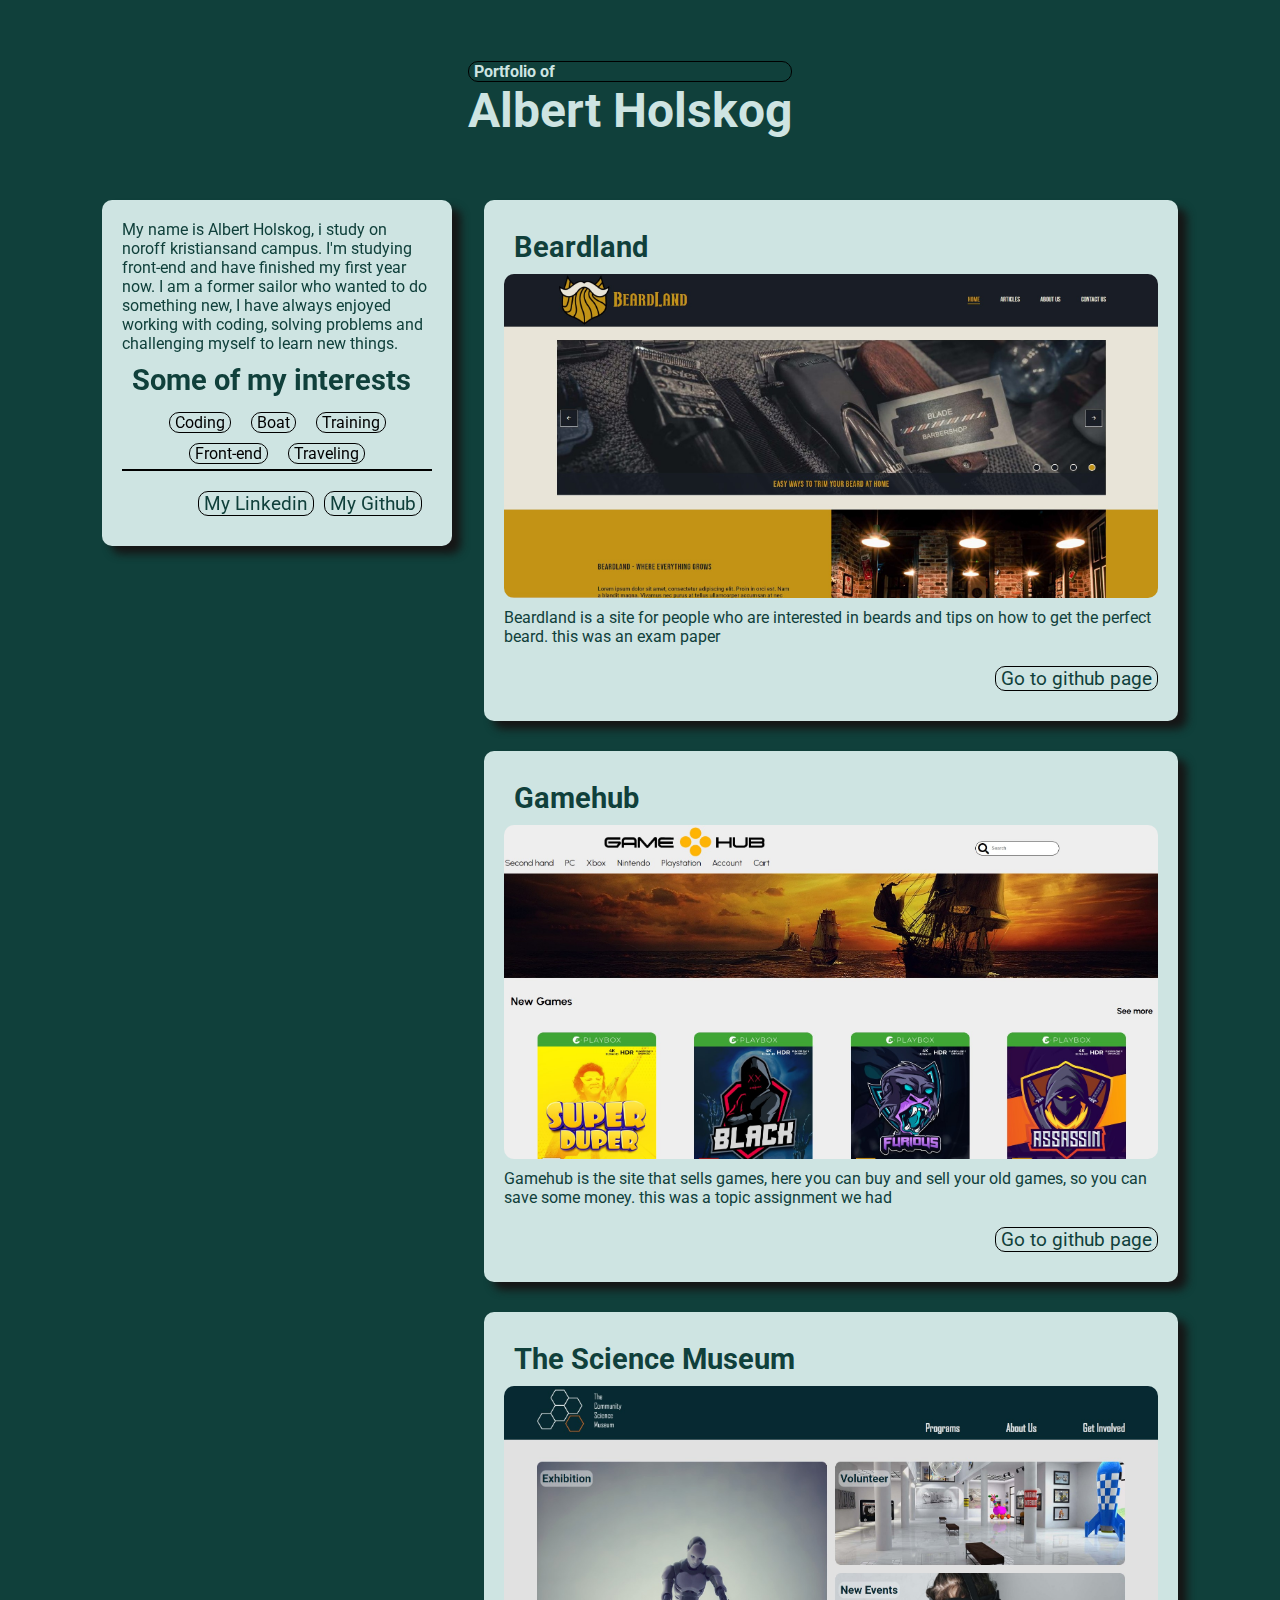
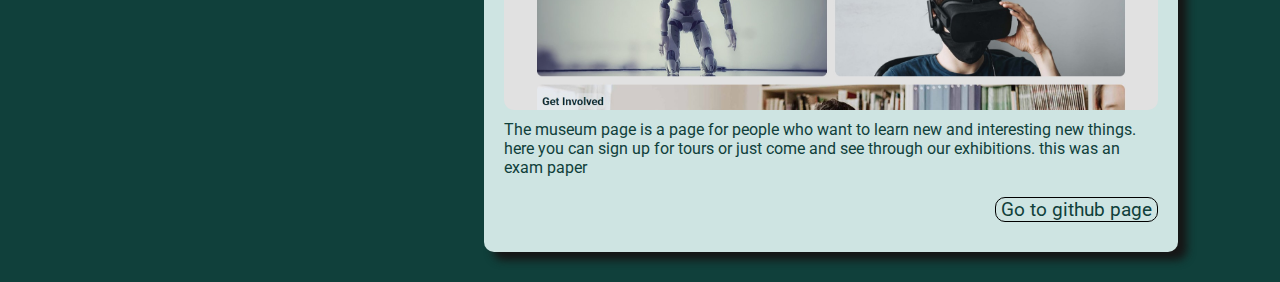
==== test.html @ 01f57ad7 "test done" ====
<!DOCTYPE html>
<html lang="en">
  <head>
    <meta charset="UTF-8" />
    <meta http-equiv="X-UA-Compatible" content="IE=edge" />
    <meta name="viewport" content="width=device-width, initial-scale=1.0" />
    <meta name="description" content="Portfolio | Albert Holskog" />
    <link rel="preconnect" href="https://fonts.googleapis.com" />
    <link rel="preconnect" href="https://fonts.gstatic.com" crossorigin />
    <link rel="preconnect" href="https://fonts.googleapis.com" />
    <link rel="preconnect" href="https://fonts.gstatic.com" crossorigin />
    <link
      href="https://fonts.googleapis.com/css2?family=Roboto:wght@300;500;700&display=swap"
      rel="stylesheet"
    />
    <link rel="stylesheet" href="/test.css" />
    <title>Portfolio for Albert Holskog</title>
  </head>
  <body>
    <header>
      <h1><span class="header-br">Portfolio of</span>Albert Holskog</h1>
    </header>
    <main>
      <aside>
        <div>
          <p>
            My name is Albert Holskog, i study on noroff kristiansand campus.
            I'm studying front-end and have finished my first year now. I am a
            former sailor who wanted to do something new, I have always enjoyed
            working with coding, solving problems and challenging myself to
            learn new things.
          </p>
          <h2>Some of my interests</h2>
          <div class="span">
            <span>Coding</span>
            <span>Boat</span>
            <span>Training</span>
            <span>Front-end</span>
            <span>Traveling</span>
          </div>
          <div class="link">
            <a
              href="https://www.linkedin.com/in/albert-eikeland-holskog-047347185?originalSubdomain=no"
            >
              My Linkedin</a
            >
            <a href="https://github.com/albertholskog">My Github</a>
          </div>
        </div>
      </aside>
      <section class="wrapper">
        <div class="card">
          <h2>Beardland</h2>
          <img
            src="/img/beardland main page.jpg"
            alt="picture of my beardland main page"
          />
          <p>
            Beardland is a site for people who are interested in beards and tips
            on how to get the perfect beard. this was an exam paper
          </p>
          <div class="github">
            <a href="https://github.com/albertholskog/P-Beradland"
              >Go to github page</a
            >
          </div>
        </div>
        <div class="card">
          <h2>Gamehub</h2>
          <img
            src="/img/gamehub main page.jpg"
            alt="picture of my gamehub main page"
          />
          <p>
            Gamehub is the site that sells games, here you can buy and sell your
            old games, so you can save some money. this was a topic assignment
            we had
          </p>
          <div class="github">
            <a href="https://github.com/albertholskog/emmneoppgave-gamehub"
              >Go to github page</a
            >
          </div>
        </div>
        <div class="card">
          <h2>The Science Museum</h2>
          <img
            src="/img/the community science museum main page.jpg"
            alt="picture of my gamehub main page"
          />
          <p>
            The museum page is a page for people who want to learn new and
            interesting new things. here you can sign up for tours or just come
            and see through our exhibitions. this was an exam paper
          </p>
          <div class="github">
            <a href="https://github.com/albertholskog/semesteroppgave-semester1"
              >Go to github page</a
            >
          </div>
        </div>
      </section>
    </main>
  </body>
</html>
---- test.css ----
*::before,
*::after,
* {
  padding: 0;
  margin: 0;
  box-sizing: border-box;
}
:root {
  --text: #10403b;
  --background: #cee4e2;
  --coler: #bfbfbf;
}
body {
  background-color: var(--text);
  font-family: "Roboto", sans-serif;
}
header {
  display: flex;
  justify-content: center;
  align-items: center;
  height: 200px;
  padding-right: 20px;
}
.header-br {
  display: block;
  font-size: 1rem;
  margin: 0;
}

h2,
p,
a {
  color: var(--text);
  text-decoration: none;
}
a {
  margin-top: 10px;
  margin-left: 10px;
  font-size: 1.2rem;
  border: 1px solid black;
  padding: 0 5px;
  border-radius: 10px;
}
h1 {
  font-size: clamp(1.5rem, 4vw, 3rem);
  color: var(--background);
}
h2 {
  font-size: 1.8rem;
  margin: 10px;
}
main {
  display: grid;
  grid-template-columns: 1fr;
  grid-row-gap: 20px;
  margin: 40px 4vw;
  place-items: center;
}
aside {
  background-color: var(--background);
  padding: 20px;
  border-radius: 10px;
}
.span {
  display: flex;
  flex-wrap: wrap;
  justify-content: center;
  align-items: center;
  border-bottom: 2px solid black;
}
span {
  margin: 5px 10px;
  border: 1px solid black;
  padding: 0 5px;
  border-radius: 10px;
}
.link {
  display: flex;
  justify-content: end;
  margin: 10px;
}
.card {
  background-color: var(--background);
  padding: 20px;
  margin: 30px 0;
  border-radius: 10px;
}
h3 {
  font-size: 1.3rem;
  margin-bottom: 10px;
}
.card p {
  margin-top: 10px;
  max-width: 800px;
}
.github {
  display: flex;
  justify-content: end;
  margin: 10px 0;
}
img {
  width: 100%;
  height: auto;
  object-fit: cover;
  border-radius: 10px;
}

@media only screen and (min-width: 850px) {
  main {
    display: grid;
    grid-template-columns: 350px minmax(100px, 1fr);
    gap: 2rem;
    place-items: center;
    margin: 0 8vw;
  }
  aside {
    background-color: var(--background);
    position: sticky;
    top: 130px;
    align-self: start;
    padding: 20px;
    border-radius: 10px;
    box-shadow: 9px 8px 9px 0px rgba(22, 22, 22, 1);
  }
  .card {
    display: grid;
    margin: 0;
    margin-bottom: 30px;
    box-shadow: 9px 8px 9px 0px rgba(22, 22, 22, 1);
  }
}
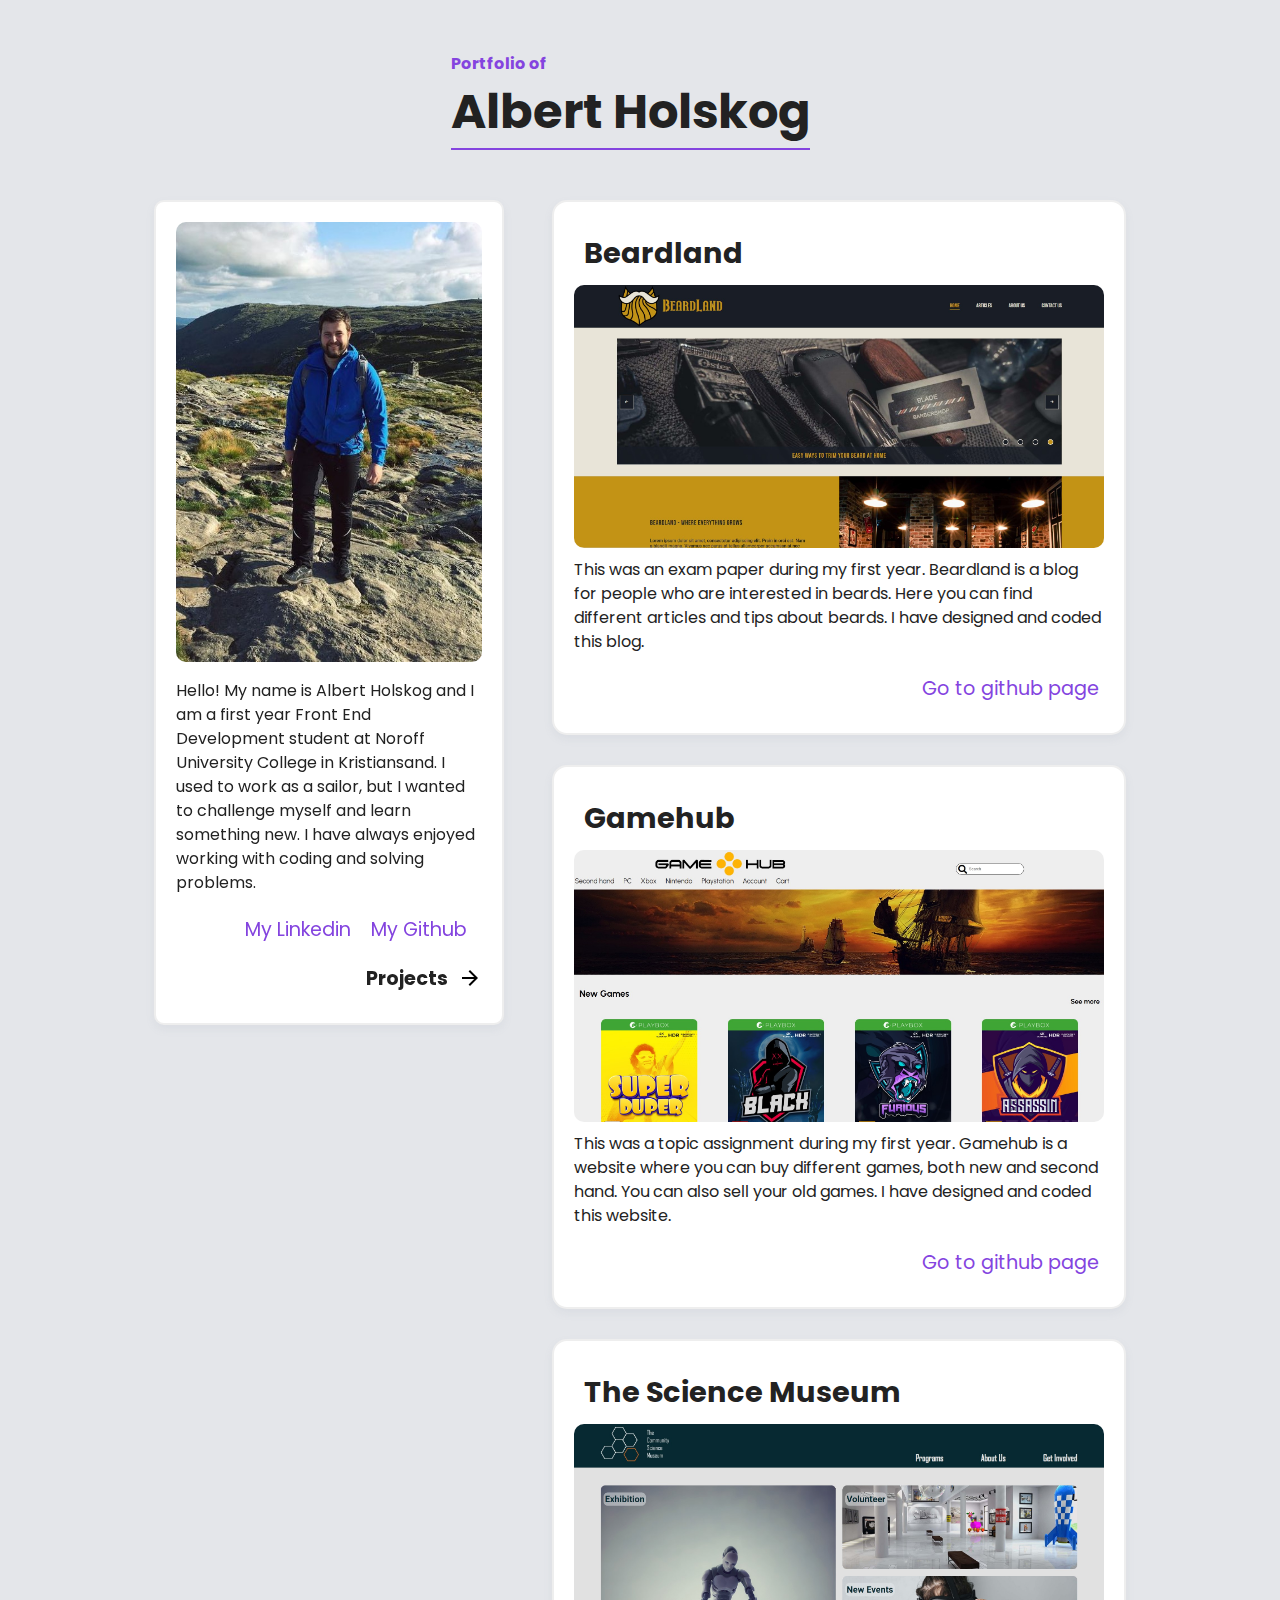
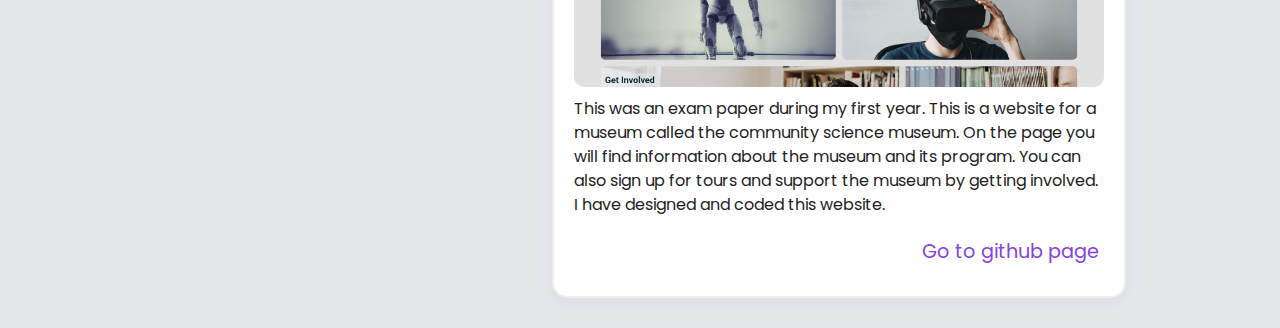
==== commit 4d8057bc: "lagt inn bilde" ====
--- a/test.html
+++ b/test.html
@@ -9,9 +9,19 @@
     <link rel="preconnect" href="https://fonts.gstatic.com" crossorigin />
     <link rel="preconnect" href="https://fonts.googleapis.com" />
     <link rel="preconnect" href="https://fonts.gstatic.com" crossorigin />
+    <link rel="preconnect" href="https://fonts.googleapis.com" />
+    <link rel="preconnect" href="https://fonts.gstatic.com" crossorigin />
     <link
-      href="https://fonts.googleapis.com/css2?family=Roboto:wght@300;500;700&display=swap"
+      href="https://fonts.googleapis.com/css2?family=Poppins:wght@300;400;500;600&display=swap"
       rel="stylesheet"
+    />
+    <link
+      rel="stylesheet"
+      href="https://fonts.googleapis.com/css2?family=Material+Symbols+Sharp:opsz,wght,FILL,GRAD@48,400,0,0"
+    />
+    <link
+      rel="stylesheet"
+      href="https://fonts.googleapis.com/css2?family=Material+Symbols+Sharp:opsz,wght,FILL,GRAD@48,400,0,0"
     />
     <link rel="stylesheet" href="/test.css" />
     <title>Portfolio for Albert Holskog</title>
@@ -23,21 +33,14 @@
     <main>
       <aside>
         <div>
+          <img src="/img/albert.jpg" alt="picture of me" />
           <p>
-            My name is Albert Holskog, i study on noroff kristiansand campus.
-            I'm studying front-end and have finished my first year now. I am a
-            former sailor who wanted to do something new, I have always enjoyed
-            working with coding, solving problems and challenging myself to
-            learn new things.
+            Hello! My name is Albert Holskog and I am a first year Front End
+            Development student at Noroff University College in Kristiansand. I
+            used to work as a sailor, but I wanted to challenge myself and learn
+            something new. I have always enjoyed working with coding and solving
+            problems.
           </p>
-          <h2>Some of my interests</h2>
-          <div class="span">
-            <span>Coding</span>
-            <span>Boat</span>
-            <span>Training</span>
-            <span>Front-end</span>
-            <span>Traveling</span>
-          </div>
           <div class="link">
             <a
               href="https://www.linkedin.com/in/albert-eikeland-holskog-047347185?originalSubdomain=no"
@@ -45,6 +48,15 @@
               My Linkedin</a
             >
             <a href="https://github.com/albertholskog">My Github</a>
+          </div>
+          <div class="arrow">
+            <h2>Projects</h2>
+            <span class="material-symbols-sharp arrow-down">
+              arrow_downward
+            </span>
+            <span class="material-symbols-sharp arrow-forward">
+              arrow_forward
+            </span>
           </div>
         </div>
       </aside>
@@ -56,8 +68,9 @@
             alt="picture of my beardland main page"
           />
           <p>
-            Beardland is a site for people who are interested in beards and tips
-            on how to get the perfect beard. this was an exam paper
+            This was an exam paper during my first year. Beardland is a blog for
+            people who are interested in beards. Here you can find different
+            articles and tips about beards. I have designed and coded this blog.
           </p>
           <div class="github">
             <a href="https://github.com/albertholskog/P-Beradland"
@@ -72,9 +85,10 @@
             alt="picture of my gamehub main page"
           />
           <p>
-            Gamehub is the site that sells games, here you can buy and sell your
-            old games, so you can save some money. this was a topic assignment
-            we had
+            This was a topic assignment during my first year. Gamehub is a
+            website where you can buy different games, both new and second hand.
+            You can also sell your old games. I have designed and coded this
+            website.
           </p>
           <div class="github">
             <a href="https://github.com/albertholskog/emmneoppgave-gamehub"
@@ -89,9 +103,11 @@
             alt="picture of my gamehub main page"
           />
           <p>
-            The museum page is a page for people who want to learn new and
-            interesting new things. here you can sign up for tours or just come
-            and see through our exhibitions. this was an exam paper
+            This was an exam paper during my first year. This is a website for a
+            museum called the community science museum. On the page you will
+            find information about the museum and its program. You can also sign
+            up for tours and support the museum by getting involved. I have
+            designed and coded this website.
           </p>
           <div class="github">
             <a href="https://github.com/albertholskog/semesteroppgave-semester1"
--- a/test.css
+++ b/test.css
@@ -6,13 +6,14 @@
   box-sizing: border-box;
 }
 :root {
-  --text: #10403b;
-  --background: #cee4e2;
-  --coler: #bfbfbf;
+  --color-1: #e4e6ea;
+  --color-2: #414839;
+  --color-3: #d4d4db;
+  --color-4: #ec7a4a;
 }
 body {
-  background-color: var(--text);
-  font-family: "Roboto", sans-serif;
+  background-color: var(--color-1);
+  font-family: "Poppins", sans-serif;
 }
 header {
   display: flex;
@@ -24,30 +25,36 @@
 .header-br {
   display: block;
   font-size: 1rem;
+  color: #8444df;
   margin: 0;
+  border: none;
 }
 
 h2,
 p,
 a {
-  color: var(--text);
+  color: #222;
   text-decoration: none;
 }
 a {
   margin-top: 10px;
   margin-left: 10px;
   font-size: 1.2rem;
-  border: 1px solid black;
   padding: 0 5px;
-  border-radius: 10px;
+  color: #8444df;
 }
 h1 {
   font-size: clamp(1.5rem, 4vw, 3rem);
-  color: var(--background);
+  color: #222;
+  border-bottom: 2px solid #8444df;
 }
 h2 {
   font-size: 1.8rem;
   margin: 10px;
+}
+p {
+  margin-top: 10px;
+  line-height: 1.5;
 }
 main {
   display: grid;
@@ -56,34 +63,25 @@
   margin: 40px 4vw;
   place-items: center;
 }
+.card,
 aside {
-  background-color: var(--background);
+  background-color: white;
+  border: 2px solid #eee;
+}
+aside {
   padding: 20px;
-  border-radius: 10px;
+  border-radius: 15px;
 }
-.span {
-  display: flex;
-  flex-wrap: wrap;
-  justify-content: center;
-  align-items: center;
-  border-bottom: 2px solid black;
-}
-span {
-  margin: 5px 10px;
-  border: 1px solid black;
-  padding: 0 5px;
-  border-radius: 10px;
-}
+
 .link {
   display: flex;
   justify-content: end;
   margin: 10px;
 }
 .card {
-  background-color: var(--background);
   padding: 20px;
   margin: 30px 0;
-  border-radius: 10px;
+  border-radius: 15px;
 }
 h3 {
   font-size: 1.3rem;
@@ -105,27 +103,43 @@
   border-radius: 10px;
 }
 
+.arrow {
+  display: flex;
+  justify-content: flex-end;
+  align-items: center;
+}
+.arrow h2 {
+  font-size: 1.2rem;
+}
+.arrow-forward {
+  display: none;
+}
 @media only screen and (min-width: 850px) {
   main {
     display: grid;
     grid-template-columns: 350px minmax(100px, 1fr);
-    gap: 2rem;
+    gap: 3rem;
     place-items: center;
-    margin: 0 8vw;
+    margin: 0 12vw;
   }
   aside {
-    background-color: var(--background);
     position: sticky;
-    top: 130px;
+    top: 100px;
     align-self: start;
     padding: 20px;
     border-radius: 10px;
-    box-shadow: 9px 8px 9px 0px rgba(22, 22, 22, 1);
+    box-shadow: 0px 4px 8px rgb(134 151 168 / 10%);
   }
   .card {
     display: grid;
     margin: 0;
     margin-bottom: 30px;
-    box-shadow: 9px 8px 9px 0px rgba(22, 22, 22, 1);
+    box-shadow: 0px 4px 8px rgb(134 151 168 / 10%);
+  }
+  .arrow-forward {
+    display: block;
+  }
+  .arrow-down {
+    display: none;
   }
 }
